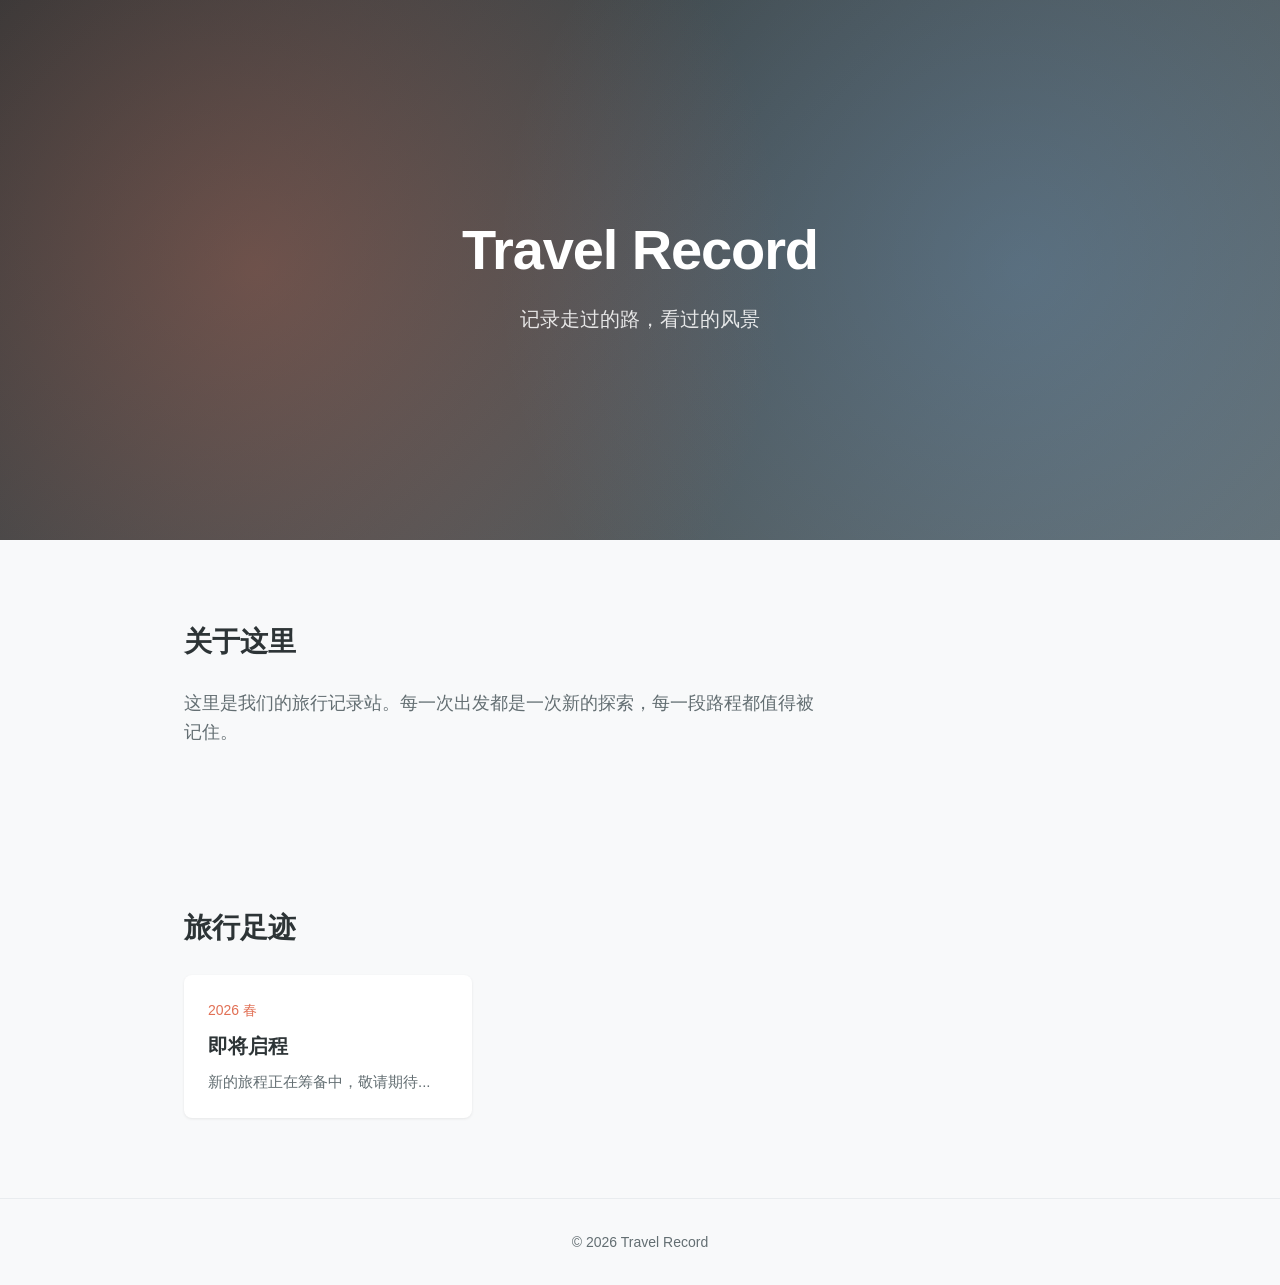
==== index.html @ 89ba112d "feat: init GitHub Pages site" ====
<!DOCTYPE html>
<html lang="zh-CN">
<head>
  <meta charset="UTF-8">
  <meta name="viewport" content="width=device-width, initial-scale=1.0">
  <title>Travel Record</title>
  <link rel="stylesheet" href="styles.css">
</head>
<body>
  <header class="hero">
    <div class="hero-content">
      <h1>Travel Record</h1>
      <p class="subtitle">记录走过的路，看过的风景</p>
    </div>
  </header>

  <main>
    <section class="section about">
      <div class="container">
        <h2>关于这里</h2>
        <p>这里是我们的旅行记录站。每一次出发都是一次新的探索，每一段路程都值得被记住。</p>
      </div>
    </section>

    <section class="section timeline">
      <div class="container">
        <h2>旅行足迹</h2>
        <div class="timeline-grid">
          <article class="card">
            <div class="card-date">2026 春</div>
            <h3>即将启程</h3>
            <p>新的旅程正在筹备中，敬请期待...</p>
          </article>
        </div>
      </div>
    </section>
  </main>

  <footer class="footer">
    <div class="container">
      <p>&copy; 2026 Travel Record</p>
    </div>
  </footer>
</body>
</html>
---- styles.css ----
/* Reset & Base */
*, *::before, *::after {
  margin: 0;
  padding: 0;
  box-sizing: border-box;
}

:root {
  --primary: #2d3436;
  --accent: #e17055;
  --bg: #f8f9fa;
  --card-bg: #ffffff;
  --text: #2d3436;
  --text-light: #636e72;
  --radius: 8px;
}

html {
  font-size: 16px;
  scroll-behavior: smooth;
}

body {
  font-family: -apple-system, BlinkMacSystemFont, "Segoe UI", "Noto Sans SC", sans-serif;
  color: var(--text);
  background: var(--bg);
  line-height: 1.6;
}

.container {
  max-width: 960px;
  margin: 0 auto;
  padding: 0 1.5rem;
}

/* Hero */
.hero {
  position: relative;
  min-height: 60vh;
  display: flex;
  align-items: center;
  justify-content: center;
  background: linear-gradient(135deg, #2d3436 0%, #636e72 100%);
  color: #fff;
  text-align: center;
  overflow: hidden;
}

.hero::before {
  content: '';
  position: absolute;
  inset: 0;
  background:
    radial-gradient(circle at 20% 50%, rgba(225,112,85,0.3) 0%, transparent 50%),
    radial-gradient(circle at 80% 50%, rgba(116,185,255,0.2) 0%, transparent 50%);
}

.hero-content {
  position: relative;
  z-index: 1;
}

.hero h1 {
  font-size: 3.5rem;
  font-weight: 700;
  letter-spacing: -0.02em;
  margin-bottom: 0.5rem;
}

.subtitle {
  font-size: 1.25rem;
  opacity: 0.85;
  font-weight: 300;
}

/* Sections */
.section {
  padding: 5rem 0;
}

.section h2 {
  font-size: 1.75rem;
  font-weight: 600;
  margin-bottom: 1.5rem;
  color: var(--primary);
}

.about p {
  font-size: 1.125rem;
  color: var(--text-light);
  max-width: 640px;
}

/* Cards */
.timeline-grid {
  display: grid;
  grid-template-columns: repeat(auto-fill, minmax(280px, 1fr));
  gap: 1.5rem;
}

.card {
  background: var(--card-bg);
  border-radius: var(--radius);
  padding: 1.5rem;
  box-shadow: 0 1px 3px rgba(0,0,0,0.08);
  transition: transform 0.2s, box-shadow 0.2s;
}

.card:hover {
  transform: translateY(-2px);
  box-shadow: 0 4px 12px rgba(0,0,0,0.12);
}

.card-date {
  font-size: 0.875rem;
  color: var(--accent);
  font-weight: 500;
  margin-bottom: 0.5rem;
}

.card h3 {
  font-size: 1.25rem;
  margin-bottom: 0.5rem;
}

.card p {
  color: var(--text-light);
  font-size: 0.9375rem;
}

/* Footer */
.footer {
  padding: 2rem 0;
  text-align: center;
  color: var(--text-light);
  font-size: 0.875rem;
  border-top: 1px solid #e9ecef;
}

/* Responsive */
@media (max-width: 640px) {
  .hero h1 {
    font-size: 2.25rem;
  }
  .subtitle {
    font-size: 1rem;
  }
  .section {
    padding: 3rem 0;
  }
}
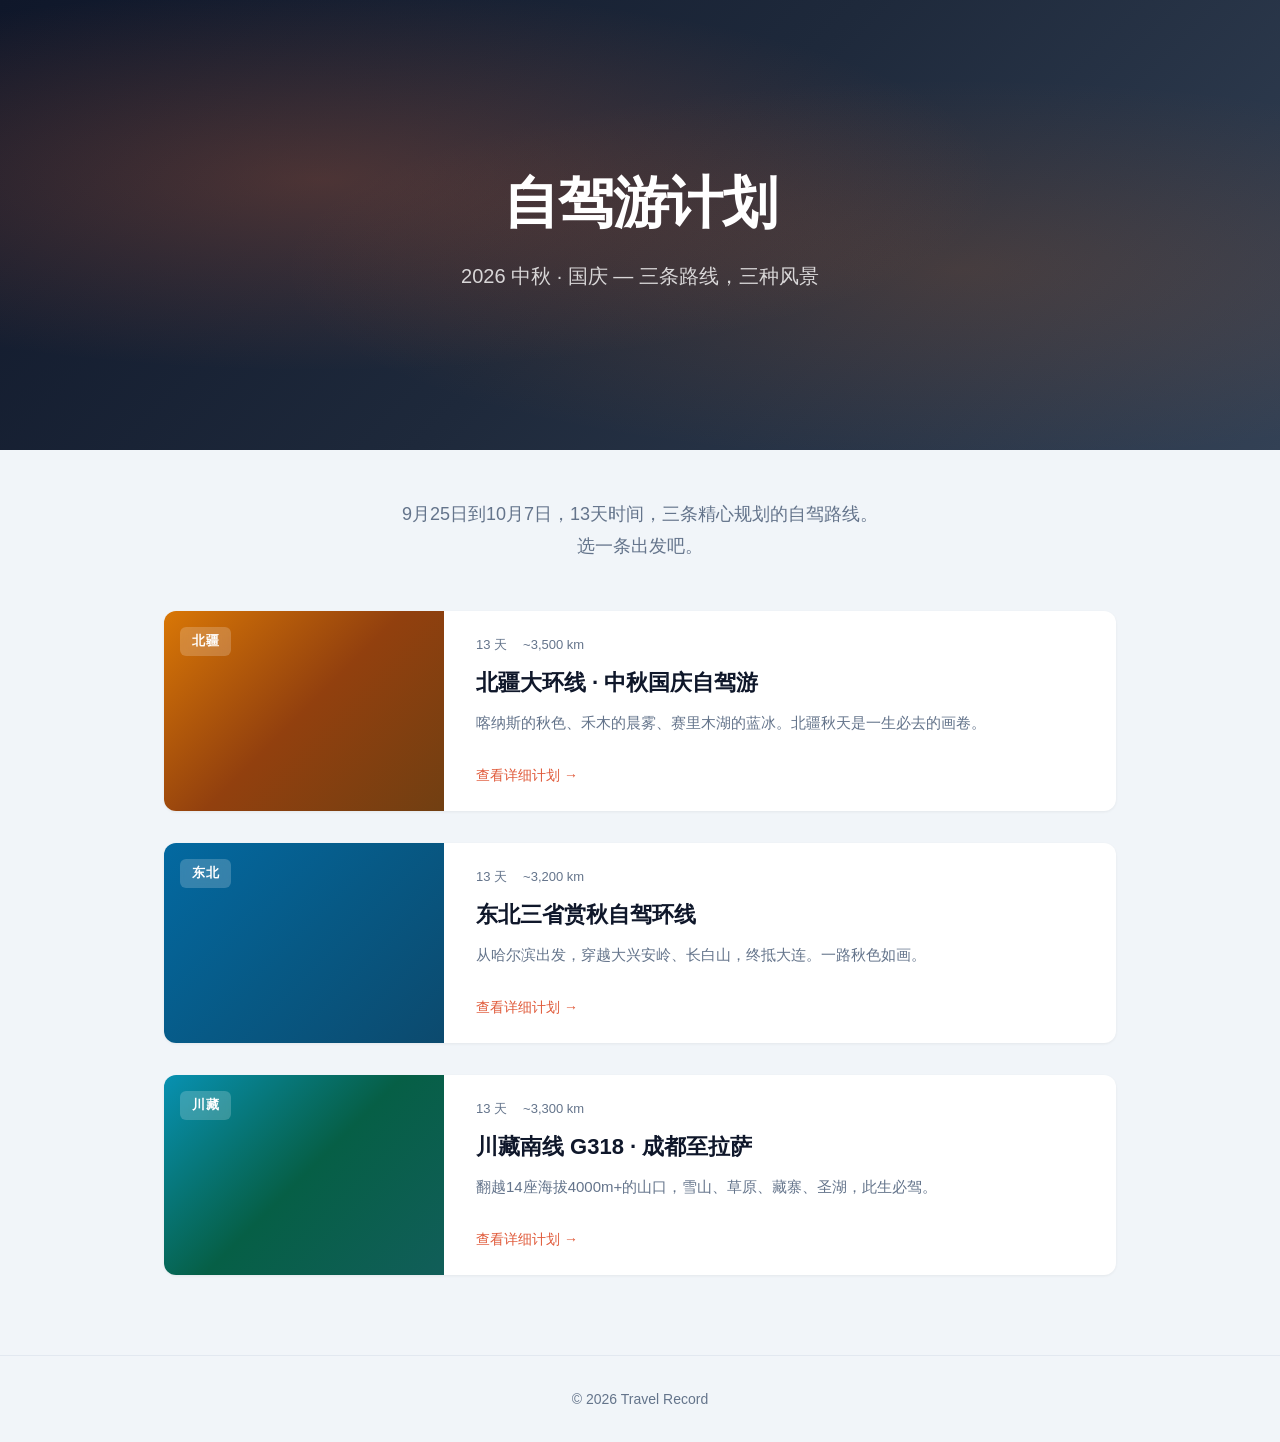
==== commit 9324eb95: "feat: 添加三条自驾游计划（新疆/东北/川藏）并重做主页" ====
--- a/index.html
+++ b/index.html
@@ -1,36 +1,75 @@
-<!DOCTYPE html>
+﻿<!DOCTYPE html>
 <html lang="zh-CN">
 <head>
   <meta charset="UTF-8">
   <meta name="viewport" content="width=device-width, initial-scale=1.0">
-  <title>Travel Record</title>
+  <title>自驾游计划 · 2026 国庆</title>
   <link rel="stylesheet" href="styles.css">
 </head>
 <body>
   <header class="hero">
     <div class="hero-content">
-      <h1>Travel Record</h1>
-      <p class="subtitle">记录走过的路，看过的风景</p>
+      <h1>自驾游计划</h1>
+      <p class="subtitle">2026 中秋 · 国庆 &mdash; 三条路线，三种风景</p>
     </div>
   </header>
 
   <main>
-    <section class="section about">
+    <section class="section intro">
       <div class="container">
-        <h2>关于这里</h2>
-        <p>这里是我们的旅行记录站。每一次出发都是一次新的探索，每一段路程都值得被记住。</p>
+        <p class="intro-text">9月25日到10月7日，13天时间，三条精心规划的自驾路线。<br>选一条出发吧。</p>
       </div>
     </section>
 
-    <section class="section timeline">
+    <section class="section plans">
       <div class="container">
-        <h2>旅行足迹</h2>
-        <div class="timeline-grid">
-          <article class="card">
-            <div class="card-date">2026 春</div>
-            <h3>即将启程</h3>
-            <p>新的旅程正在筹备中，敬请期待...</p>
-          </article>
+        <div class="plan-grid">
+
+          <a href="plans/xinjiang.html" class="plan-card">
+            <div class="plan-image plan-xinjiang">
+              <div class="plan-badge">北疆</div>
+            </div>
+            <div class="plan-body">
+              <div class="plan-meta">
+                <span class="plan-duration">13 天</span>
+                <span class="plan-distance">~3,500 km</span>
+              </div>
+              <h2>北疆大环线 · 中秋国庆自驾游</h2>
+              <p>喀纳斯的秋色、禾木的晨雾、赛里木湖的蓝冰。北疆秋天是一生必去的画卷。</p>
+              <span class="plan-cta">查看详细计划 →</span>
+            </div>
+          </a>
+
+          <a href="plans/dongbei.html" class="plan-card">
+            <div class="plan-image plan-dongbei">
+              <div class="plan-badge">东北</div>
+            </div>
+            <div class="plan-body">
+              <div class="plan-meta">
+                <span class="plan-duration">13 天</span>
+                <span class="plan-distance">~3,200 km</span>
+              </div>
+              <h2>东北三省赏秋自驾环线</h2>
+              <p>从哈尔滨出发，穿越大兴安岭、长白山，终抵大连。一路秋色如画。</p>
+              <span class="plan-cta">查看详细计划 →</span>
+            </div>
+          </a>
+
+          <a href="plans/chuanzang.html" class="plan-card">
+            <div class="plan-image plan-chuanzang">
+              <div class="plan-badge">川藏</div>
+            </div>
+            <div class="plan-body">
+              <div class="plan-meta">
+                <span class="plan-duration">13 天</span>
+                <span class="plan-distance">~3,300 km</span>
+              </div>
+              <h2>川藏南线 G318 · 成都至拉萨</h2>
+              <p>翻越14座海拔4000m+的山口，雪山、草原、藏寨、圣湖，此生必驾。</p>
+              <span class="plan-cta">查看详细计划 →</span>
+            </div>
+          </a>
+
         </div>
       </div>
     </section>
--- a/styles.css
+++ b/styles.css
@@ -1,4 +1,4 @@
-/* Reset & Base */
+﻿/* Reset & Base */
 *, *::before, *::after {
   margin: 0;
   padding: 0;
@@ -6,13 +6,14 @@
 }
 
 :root {
-  --primary: #2d3436;
-  --accent: #e17055;
-  --bg: #f8f9fa;
+  --primary: #0f172a;
+  --accent: #e05a3a;
+  --accent-light: #f97316;
+  --bg: #f1f5f9;
   --card-bg: #ffffff;
-  --text: #2d3436;
-  --text-light: #636e72;
-  --radius: 8px;
+  --text: #1e293b;
+  --text-light: #64748b;
+  --radius: 12px;
 }
 
 html {
@@ -28,7 +29,7 @@
 }
 
 .container {
-  max-width: 960px;
+  max-width: 1000px;
   margin: 0 auto;
   padding: 0 1.5rem;
 }
@@ -36,11 +37,11 @@
 /* Hero */
 .hero {
   position: relative;
-  min-height: 60vh;
+  min-height: 50vh;
   display: flex;
   align-items: center;
   justify-content: center;
-  background: linear-gradient(135deg, #2d3436 0%, #636e72 100%);
+  background: linear-gradient(135deg, #0f172a 0%, #1e293b 50%, #334155 100%);
   color: #fff;
   text-align: center;
   overflow: hidden;
@@ -51,8 +52,8 @@
   position: absolute;
   inset: 0;
   background:
-    radial-gradient(circle at 20% 50%, rgba(225,112,85,0.3) 0%, transparent 50%),
-    radial-gradient(circle at 80% 50%, rgba(116,185,255,0.2) 0%, transparent 50%);
+    radial-gradient(ellipse at 25% 40%, rgba(233, 107, 57, 0.25) 0%, transparent 50%),
+    radial-gradient(ellipse at 75% 60%, rgba(249, 115, 22, 0.15) 0%, transparent 50%);
 }
 
 .hero-content {
@@ -64,68 +65,132 @@
   font-size: 3.5rem;
   font-weight: 700;
   letter-spacing: -0.02em;
-  margin-bottom: 0.5rem;
+  margin-bottom: 0.75rem;
 }
 
 .subtitle {
   font-size: 1.25rem;
-  opacity: 0.85;
+  opacity: 0.8;
   font-weight: 300;
 }
 
-/* Sections */
-.section {
-  padding: 5rem 0;
-}
-
-.section h2 {
-  font-size: 1.75rem;
-  font-weight: 600;
-  margin-bottom: 1.5rem;
-  color: var(--primary);
-}
-
-.about p {
+/* Intro */
+.intro {
+  padding: 3rem 0;
+  text-align: center;
+}
+
+.intro-text {
   font-size: 1.125rem;
   color: var(--text-light);
-  max-width: 640px;
-}
-
-/* Cards */
-.timeline-grid {
-  display: grid;
-  grid-template-columns: repeat(auto-fill, minmax(280px, 1fr));
-  gap: 1.5rem;
-}
-
-.card {
+  line-height: 1.8;
+}
+
+/* Plans Grid */
+.plans {
+  padding: 0 0 5rem;
+}
+
+.plan-grid {
+  display: flex;
+  flex-direction: column;
+  gap: 2rem;
+}
+
+.plan-card {
+  display: flex;
   background: var(--card-bg);
   border-radius: var(--radius);
-  padding: 1.5rem;
-  box-shadow: 0 1px 3px rgba(0,0,0,0.08);
+  overflow: hidden;
+  box-shadow: 0 1px 3px rgba(0,0,0,0.06);
   transition: transform 0.2s, box-shadow 0.2s;
-}
-
-.card:hover {
-  transform: translateY(-2px);
-  box-shadow: 0 4px 12px rgba(0,0,0,0.12);
-}
-
-.card-date {
+  text-decoration: none;
+  color: inherit;
+}
+
+.plan-card:hover {
+  transform: translateY(-3px);
+  box-shadow: 0 8px 24px rgba(0,0,0,0.1);
+}
+
+.plan-image {
+  width: 280px;
+  min-height: 200px;
+  flex-shrink: 0;
+  position: relative;
+  display: flex;
+  align-items: flex-start;
+  justify-content: flex-start;
+  padding: 1rem;
+}
+
+.plan-xinjiang {
+  background: linear-gradient(135deg, #d97706 0%, #92400e 50%, #713f12 100%);
+}
+
+.plan-dongbei {
+  background: linear-gradient(135deg, #0369a1 0%, #075985 50%, #0c4a6e 100%);
+}
+
+.plan-chuanzang {
+  background: linear-gradient(135deg, #0891b2 0%, #065f46 50%, #115e59 100%);
+}
+
+.plan-badge {
+  background: rgba(255,255,255,0.2);
+  backdrop-filter: blur(4px);
+  padding: 0.25rem 0.75rem;
+  border-radius: 6px;
+  font-size: 0.8125rem;
+  font-weight: 600;
+  color: #fff;
+  letter-spacing: 0.05em;
+}
+
+.plan-body {
+  flex: 1;
+  padding: 1.5rem 2rem;
+  display: flex;
+  flex-direction: column;
+  gap: 0.75rem;
+}
+
+.plan-meta {
+  display: flex;
+  gap: 1rem;
+  font-size: 0.8125rem;
+  color: var(--text-light);
+}
+
+.plan-meta span {
+  display: inline-flex;
+  align-items: center;
+  gap: 0.25rem;
+}
+
+.plan-body h2 {
+  font-size: 1.375rem;
+  font-weight: 600;
+  color: var(--primary);
+  line-height: 1.4;
+}
+
+.plan-body p {
+  font-size: 0.9375rem;
+  color: var(--text-light);
+  line-height: 1.7;
+}
+
+.plan-cta {
   font-size: 0.875rem;
+  font-weight: 500;
   color: var(--accent);
-  font-weight: 500;
-  margin-bottom: 0.5rem;
-}
-
-.card h3 {
-  font-size: 1.25rem;
-  margin-bottom: 0.5rem;
-}
-
-.card p {
-  color: var(--text-light);
-  font-size: 0.9375rem;
+  margin-top: auto;
+  transition: gap 0.2s;
+}
+
+.plan-card:hover .plan-cta {
+  color: var(--accent-light);
 }
 
 /* Footer */
@@ -134,18 +199,28 @@
   text-align: center;
   color: var(--text-light);
   font-size: 0.875rem;
-  border-top: 1px solid #e9ecef;
+  border-top: 1px solid #e2e8f0;
 }
 
 /* Responsive */
-@media (max-width: 640px) {
+@media (max-width: 768px) {
   .hero h1 {
     font-size: 2.25rem;
   }
   .subtitle {
     font-size: 1rem;
   }
-  .section {
-    padding: 3rem 0;
-  }
-}
+  .plan-card {
+    flex-direction: column;
+  }
+  .plan-image {
+    width: 100%;
+    min-height: 140px;
+  }
+  .plan-body {
+    padding: 1.25rem;
+  }
+  .plan-body h2 {
+    font-size: 1.125rem;
+  }
+}
